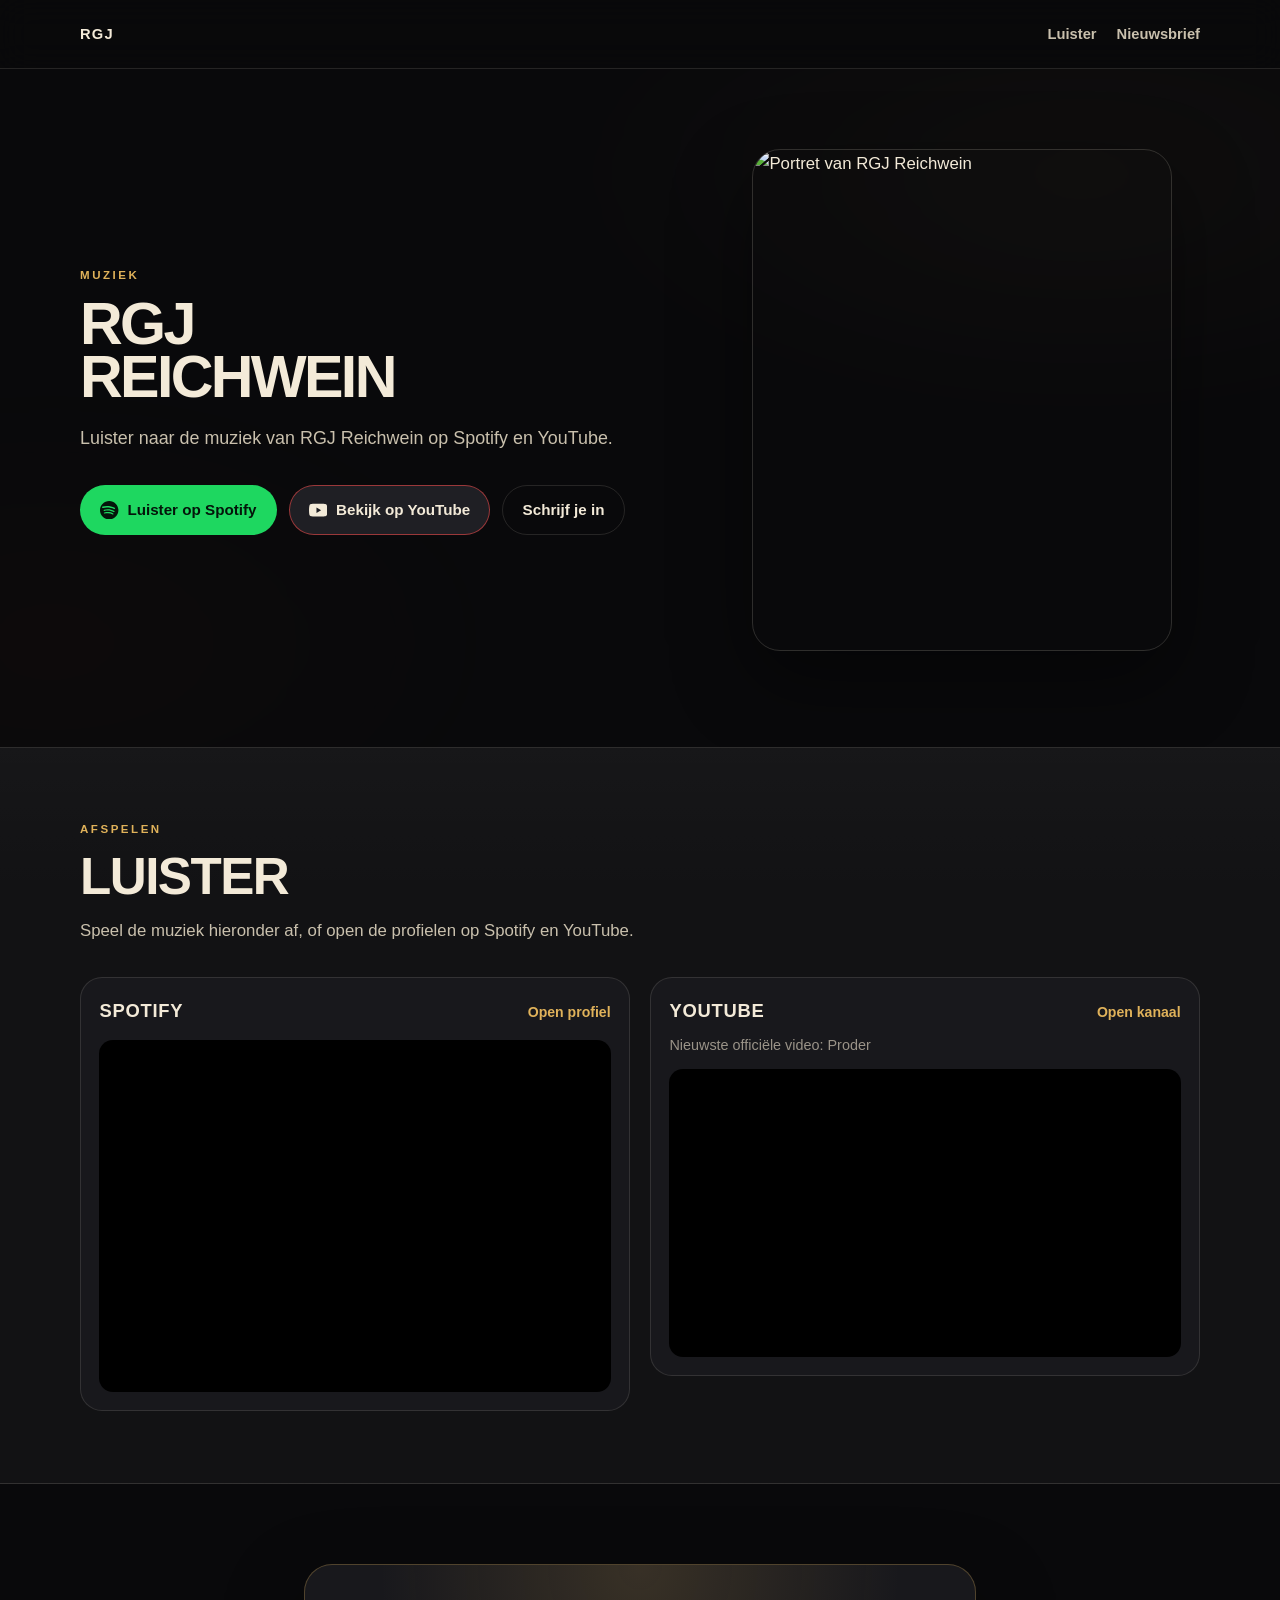
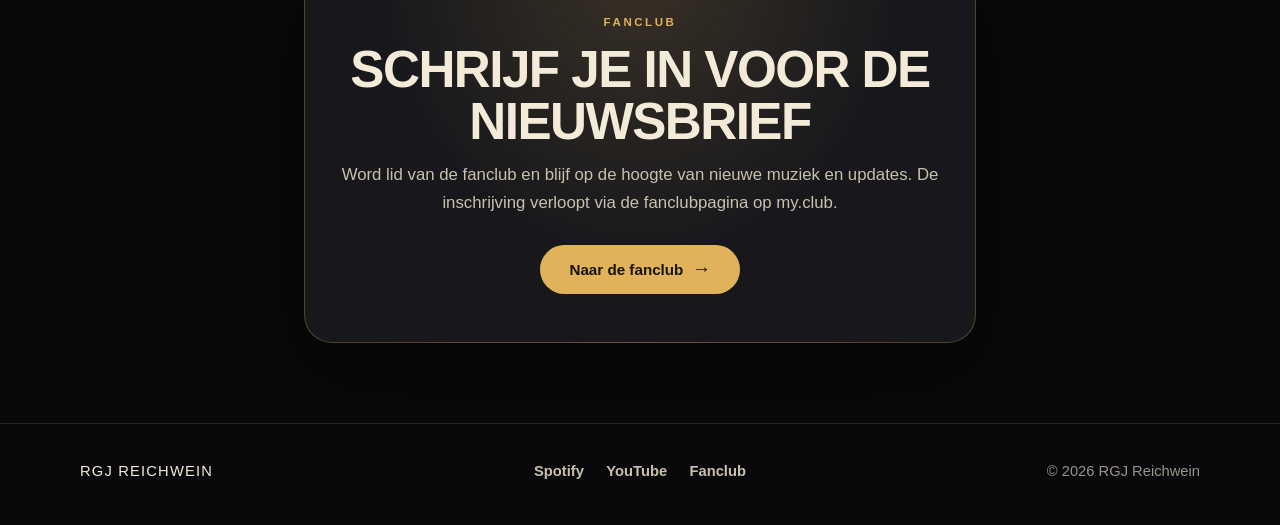
==== index.html @ 752d1301 "Add RGJ Reichwein landing page" ====
<!DOCTYPE html>
<html lang="nl">
<head>
  <meta charset="utf-8">
  <meta name="viewport" content="width=device-width, initial-scale=1">
  <title>RGJ Reichwein</title>
  <meta name="description" content="Luister naar de muziek van RGJ Reichwein op Spotify en YouTube, en schrijf je in voor de nieuwsbrief via de fanclub.">
  <meta name="theme-color" content="#0a0a0c">
  <link rel="icon" type="image/png" sizes="32x32" href="images/favicon-32.png">
  <link rel="icon" type="image/png" sizes="48x48" href="images/favicon.png">
  <link rel="apple-touch-icon" href="images/apple-touch-icon.png">
  <meta property="og:title" content="RGJ Reichwein">
  <meta property="og:description" content="Luister naar de muziek van RGJ Reichwein op Spotify en YouTube, en schrijf je in voor de nieuwsbrief via de fanclub.">
  <meta property="og:image" content="images/artist.jpg">
  <meta property="og:type" content="website">
  <link rel="stylesheet" href="styles.css">
</head>
<body>
  <a class="skip-link" href="#inhoud">Ga naar inhoud</a>

  <header class="site-header">
    <div class="wrap header-inner">
      <a class="logo" href="#top">RGJ</a>
      <nav class="nav" aria-label="Hoofdnavigatie">
        <a href="#luister">Luister</a>
        <a href="#nieuwsbrief">Nieuwsbrief</a>
      </nav>
    </div>
  </header>

  <main id="top">
    <section class="hero" aria-labelledby="artiest-naam">
      <div class="hero-bg" aria-hidden="true"></div>
      <div class="wrap hero-grid">
        <div class="hero-copy">
          <p class="kicker">Muziek</p>
          <h1 id="artiest-naam">RGJ<br>Reichwein</h1>
          <p class="lede">Luister naar de muziek van RGJ Reichwein op Spotify en YouTube.</p>
          <div class="hero-actions">
            <a class="btn btn-spotify" href="https://open.spotify.com/artist/2ghpQO7NisO6MWl7ScVhqW" target="_blank" rel="noopener noreferrer">
              <svg class="icon" viewBox="0 0 24 24" aria-hidden="true"><path fill="currentColor" d="M12 0C5.4 0 0 5.4 0 12s5.4 12 12 12 12-5.4 12-12S18.66 0 12 0zm5.52 17.34c-.24.36-.66.48-1.02.24-2.82-1.74-6.36-2.1-10.56-1.14-.42.12-.78-.18-.9-.54-.12-.42.18-.78.54-.9 4.56-1.02 8.52-.6 11.64 1.32.42.18.48.66.3 1.02zm1.44-3.18c-.3.42-.84.6-1.26.3-3.24-1.98-8.16-2.58-11.94-1.38-.48.12-.96-.12-1.08-.6-.12-.48.12-.96.6-1.08 4.32-1.32 9.72-.66 13.38 1.62.36.18.54.78.3 1.14zM18.12 10.5c-3.9-2.28-10.32-2.52-14.04-1.38-.54.18-1.14-.12-1.32-.66-.18-.54.12-1.14.66-1.32 4.26-1.26 11.28-1.02 15.72 1.62.54.3.72.96.42 1.44-.3.48-.96.66-1.44.3z"/></svg>
              Luister op Spotify
            </a>
            <a class="btn btn-youtube" href="https://www.youtube.com/channel/UC7Hu2FZ2Aiutd3VELVDs6Pg" target="_blank" rel="noopener noreferrer">
              <svg class="icon" viewBox="0 0 24 24" aria-hidden="true"><path fill="currentColor" d="M23.5 6.2a3.02 3.02 0 0 0-2.13-2.14C19.54 3.7 12 3.7 12 3.7s-7.54 0-9.37.36A3.02 3.02 0 0 0 .5 6.2 31.6 31.6 0 0 0 0 12a31.6 31.6 0 0 0 .5 5.8 3.02 3.02 0 0 0 2.13 2.14c1.83.36 9.37.36 9.37.36s7.54 0 9.37-.36a3.02 3.02 0 0 0 2.13-2.14A31.6 31.6 0 0 0 24 12a31.6 31.6 0 0 0-.5-5.8zM9.75 15.57V8.43L15.84 12l-6.09 3.57z"/></svg>
              Bekijk op YouTube
            </a>
            <a class="btn btn-ghost" href="#nieuwsbrief">Schrijf je in</a>
          </div>
        </div>
        <figure class="hero-photo">
          <img src="images/artist.jpg" width="535" height="640" alt="Portret van RGJ Reichwein">
        </figure>
      </div>
    </section>

    <section id="luister" class="section listen">
      <div class="wrap" id="inhoud">
        <header class="section-head">
          <p class="kicker">Afspelen</p>
          <h2>Luister</h2>
          <p class="section-intro">Speel de muziek hieronder af, of open de profielen op Spotify en YouTube.</p>
        </header>

        <div class="players">
          <article class="player-card">
            <div class="player-head">
              <h3>Spotify</h3>
              <a class="text-link" href="https://open.spotify.com/artist/2ghpQO7NisO6MWl7ScVhqW" target="_blank" rel="noopener noreferrer">Open profiel</a>
            </div>
            <div class="embed">
              <iframe
                title="Spotify: RGJ Reichwein"
                src="https://open.spotify.com/embed/artist/2ghpQO7NisO6MWl7ScVhqW?utm_source=generator&amp;theme=0"
                width="100%"
                height="352"
                allow="autoplay; clipboard-write; encrypted-media; fullscreen; picture-in-picture"
                loading="lazy"
                allowfullscreen></iframe>
            </div>
          </article>

          <article class="player-card">
            <div class="player-head">
              <h3>YouTube</h3>
              <a class="text-link" href="https://www.youtube.com/channel/UC7Hu2FZ2Aiutd3VELVDs6Pg" target="_blank" rel="noopener noreferrer">Open kanaal</a>
            </div>
            <p class="embed-caption">Nieuwste officiële video: Proder</p>
            <div class="embed embed-yt">
              <iframe
                title="Proder — RGJ Reichwein"
                src="https://www.youtube.com/embed/44KjSWqQ24o"
                width="100%"
                height="352"
                allow="accelerometer; autoplay; clipboard-write; encrypted-media; gyroscope; picture-in-picture; web-share"
                loading="lazy"
                allowfullscreen></iframe>
            </div>
          </article>
        </div>
      </div>
    </section>

    <section id="nieuwsbrief" class="section newsletter">
      <div class="wrap">
        <div class="newsletter-card">
          <p class="kicker">Fanclub</p>
          <h2>Schrijf je in voor de nieuwsbrief</h2>
          <p>Word lid van de fanclub en blijf op de hoogte van nieuwe muziek en updates. De inschrijving verloopt via de fanclubpagina op my.club.</p>
          <a class="btn btn-gold" href="https://my.club/Raysletje" target="_blank" rel="noopener noreferrer">
            Naar de fanclub
            <span class="btn-arrow" aria-hidden="true">→</span>
          </a>
        </div>
      </div>
    </section>
  </main>

  <footer class="site-footer">
    <div class="wrap footer-inner">
      <p class="footer-name">RGJ Reichwein</p>
      <div class="footer-links">
        <a href="https://open.spotify.com/artist/2ghpQO7NisO6MWl7ScVhqW" target="_blank" rel="noopener noreferrer">Spotify</a>
        <a href="https://www.youtube.com/channel/UC7Hu2FZ2Aiutd3VELVDs6Pg" target="_blank" rel="noopener noreferrer">YouTube</a>
        <a href="https://my.club/Raysletje" target="_blank" rel="noopener noreferrer">Fanclub</a>
      </div>
      <p class="footer-copy">© 2026 RGJ Reichwein</p>
    </div>
  </footer>
</body>
</html>
---- styles.css ----
@font-face {
  font-family: "Manrope";
  font-style: normal;
  font-weight: 400 700;
  font-display: swap;
  src: url("fonts/manrope-latin-ext.woff2") format("woff2");
  unicode-range: U+0100-02BA, U+02BD-02C5, U+02C7-02CC, U+02CE-02D7, U+02DD-02FF, U+0304, U+0308, U+0329, U+1D00-1DBF, U+1E00-1E9F, U+1EF2-1EFF, U+2020, U+20A0-20AB, U+20AD-20C4, U+2113, U+2C60-2C7F, U+A720-A7FF;
}

@font-face {
  font-family: "Manrope";
  font-style: normal;
  font-weight: 400 700;
  font-display: swap;
  src: url("fonts/manrope-latin.woff2") format("woff2");
  unicode-range: U+0000-00FF, U+0131, U+0152-0153, U+02BB-02BC, U+02C6, U+02DA, U+02DC, U+0304, U+0308, U+0329, U+2000-206F, U+20AC, U+2122, U+2191, U+2193, U+2212, U+2215, U+FEFF, U+FFFD;
}

@font-face {
  font-family: "Syne";
  font-style: normal;
  font-weight: 700 800;
  font-display: swap;
  src: url("fonts/syne-latin-ext.woff2") format("woff2");
  unicode-range: U+0100-02BA, U+02BD-02C5, U+02C7-02CC, U+02CE-02D7, U+02DD-02FF, U+0304, U+0308, U+0329, U+1D00-1DBF, U+1E00-1E9F, U+1EF2-1EFF, U+2020, U+20A0-20AB, U+20AD-20C4, U+2113, U+2C60-2C7F, U+A720-A7FF;
}

@font-face {
  font-family: "Syne";
  font-style: normal;
  font-weight: 700 800;
  font-display: swap;
  src: url("fonts/syne-latin.woff2") format("woff2");
  unicode-range: U+0000-00FF, U+0131, U+0152-0153, U+02BB-02BC, U+02C6, U+02DA, U+02DC, U+0304, U+0308, U+0329, U+2000-206F, U+20AC, U+2122, U+2191, U+2193, U+2212, U+2215, U+FEFF, U+FFFD;
}

:root {
  --bg: #09090b;
  --bg-soft: #121214;
  --surface: #18181c;
  --line: rgba(243, 234, 216, 0.12);
  --cream: #f3ead8;
  --cream-dim: #c9c0ad;
  --muted: #9a9388;
  --gold: #e0b25a;
  --gold-deep: #c8943a;
  --spotify: #1ed760;
  --spotify-ink: #04150a;
  --youtube: #ff4d4d;
  --shadow: 0 30px 80px rgba(0, 0, 0, 0.45);
  --radius: 22px;
  --font-sans: "Manrope", "Segoe UI", sans-serif;
  --font-display: "Syne", "Trebuchet MS", sans-serif;
}

*,
*::before,
*::after {
  box-sizing: border-box;
}

html {
  scroll-behavior: smooth;
}

body {
  margin: 0;
  font-family: var(--font-sans);
  font-size: 1.05rem;
  line-height: 1.65;
  color: var(--cream);
  background: var(--bg);
  -webkit-font-smoothing: antialiased;
}

img {
  max-width: 100%;
  height: auto;
  display: block;
}

a {
  color: inherit;
}

.skip-link {
  position: absolute;
  left: 1rem;
  top: -4rem;
  z-index: 100;
  background: var(--gold);
  color: #1a1408;
  padding: 0.6rem 1rem;
  border-radius: 999px;
  font-weight: 700;
  text-decoration: none;
}

.skip-link:focus {
  top: 1rem;
}

.wrap {
  width: min(1120px, calc(100% - 2rem));
  margin-inline: auto;
}

.site-header {
  position: sticky;
  top: 0;
  z-index: 40;
  background: rgba(9, 9, 11, 0.78);
  backdrop-filter: blur(16px);
  border-bottom: 1px solid var(--line);
}

.header-inner {
  display: flex;
  align-items: center;
  justify-content: space-between;
  min-height: 4.25rem;
  gap: 1rem;
}

.logo {
  font-family: var(--font-display);
  font-weight: 800;
  letter-spacing: 0.08em;
  text-transform: uppercase;
  font-size: 0.92rem;
  text-decoration: none;
  color: var(--cream);
}

.nav {
  display: flex;
  gap: 1.25rem;
}

.nav a {
  text-decoration: none;
  color: var(--cream-dim);
  font-size: 0.92rem;
  font-weight: 600;
}

.nav a:hover,
.nav a:focus-visible {
  color: var(--gold);
}

.hero {
  position: relative;
  isolation: isolate;
  padding: 3.5rem 0 4.5rem;
  overflow: hidden;
}

.hero-bg {
  position: absolute;
  inset: 0;
  z-index: -1;
  background:
    radial-gradient(ellipse 70% 60% at 80% 20%, rgba(224, 178, 90, 0.16), transparent 55%),
    radial-gradient(ellipse 50% 50% at 10% 80%, rgba(80, 40, 20, 0.35), transparent 60%),
    url("images/artist.jpg") right center / cover no-repeat;
  filter: blur(40px) saturate(0.85);
  opacity: 0.22;
  transform: scale(1.15);
}

.hero-grid {
  display: grid;
  gap: 2.5rem;
  align-items: center;
}

.kicker {
  margin: 0 0 0.75rem;
  color: var(--gold);
  letter-spacing: 0.22em;
  text-transform: uppercase;
  font-size: 0.72rem;
  font-weight: 700;
}

.hero-copy {
  min-width: 0;
  container-type: inline-size;
}

.hero-copy h1 {
  margin: 0;
  font-family: var(--font-display);
  font-weight: 800;
  font-size: min(3.7rem, calc(100cqw / 9.6));
  line-height: 0.9;
  letter-spacing: -0.045em;
  text-transform: uppercase;
}

.lede {
  margin: 1.25rem 0 0;
  max-width: 34rem;
  color: var(--cream-dim);
  font-size: 1.12rem;
}

.hero-actions {
  display: flex;
  flex-wrap: wrap;
  gap: 0.75rem;
  margin-top: 2rem;
}

.btn {
  display: inline-flex;
  align-items: center;
  justify-content: center;
  gap: 0.55rem;
  min-height: 3rem;
  padding: 0.7rem 1.2rem;
  border-radius: 999px;
  text-decoration: none;
  font-weight: 700;
  font-size: 0.95rem;
  border: 1px solid transparent;
  transition: transform 0.15s ease, background 0.15s ease, border-color 0.15s ease;
}

.btn:hover {
  transform: translateY(-1px);
}

.btn:focus-visible {
  outline: 2px solid var(--gold);
  outline-offset: 3px;
}

.icon {
  width: 1.15rem;
  height: 1.15rem;
  flex: 0 0 auto;
}

.btn-spotify {
  background: var(--spotify);
  color: var(--spotify-ink);
}

.btn-spotify:hover {
  background: #3be574;
}

.btn-youtube {
  background: #1f1f24;
  color: var(--cream);
  border-color: rgba(255, 77, 77, 0.55);
}

.btn-youtube:hover {
  border-color: var(--youtube);
  background: #27272c;
}

.btn-ghost {
  background: transparent;
  color: var(--cream);
  border-color: var(--line);
}

.btn-ghost:hover {
  border-color: var(--gold);
  color: var(--gold);
}

.btn-gold {
  background: var(--gold);
  color: #1a1408;
}

.btn-gold:hover {
  background: #ecc37a;
}

.btn-arrow {
  font-size: 1.15rem;
  line-height: 1;
}

.hero-photo {
  margin: 0;
  justify-self: center;
  width: min(100%, 420px);
}

.hero-photo img {
  width: 100%;
  border-radius: 28px;
  box-shadow: var(--shadow);
  border: 1px solid rgba(243, 234, 216, 0.16);
  object-fit: cover;
  aspect-ratio: 535 / 640;
}

.section {
  padding: 4.5rem 0;
}

.section-head {
  margin-bottom: 2rem;
  max-width: 38rem;
}

.section-head h2,
.newsletter-card h2 {
  margin: 0;
  font-family: var(--font-display);
  font-size: clamp(2rem, 5vw, 3.2rem);
  line-height: 1;
  letter-spacing: -0.03em;
  text-transform: uppercase;
}

.section-intro,
.newsletter-card p:not(.kicker) {
  margin: 0.9rem 0 0;
  color: var(--cream-dim);
}

.listen {
  background:
    linear-gradient(180deg, rgba(255,255,255,0.02), transparent 20%),
    var(--bg-soft);
  border-block: 1px solid var(--line);
}

.players {
  display: grid;
  gap: 1.25rem;
}

.player-card {
  background: var(--surface);
  border: 1px solid var(--line);
  border-radius: var(--radius);
  padding: 1.15rem;
}

.player-head {
  display: flex;
  align-items: baseline;
  justify-content: space-between;
  gap: 1rem;
  margin-bottom: 0.85rem;
}

.player-head h3 {
  margin: 0;
  font-family: var(--font-display);
  font-size: 1.15rem;
  letter-spacing: 0.04em;
  text-transform: uppercase;
}

.text-link {
  color: var(--gold);
  font-size: 0.88rem;
  font-weight: 600;
  text-decoration: none;
}

.text-link:hover,
.text-link:focus-visible {
  text-decoration: underline;
}

.embed-caption {
  margin: -0.35rem 0 0.7rem;
  color: var(--muted);
  font-size: 0.9rem;
}

.embed {
  overflow: hidden;
  border-radius: 14px;
  background: #000;
}

.embed iframe {
  display: block;
  width: 100%;
  border: 0;
}

.embed-yt {
  aspect-ratio: 16 / 9;
}

.embed-yt iframe {
  height: 100%;
  min-height: 220px;
}

.newsletter {
  padding-block: 5rem;
}

.newsletter-card {
  text-align: center;
  max-width: 42rem;
  margin: 0 auto;
  padding: 3rem 1.5rem;
  background:
    radial-gradient(ellipse at top, rgba(224, 178, 90, 0.16), transparent 55%),
    var(--surface);
  border: 1px solid rgba(224, 178, 90, 0.28);
  border-radius: 28px;
  box-shadow: var(--shadow);
}

.newsletter-card .btn {
  margin-top: 1.75rem;
  min-width: 12.5rem;
}

.site-footer {
  border-top: 1px solid var(--line);
  padding: 2.2rem 0 2.6rem;
  color: var(--muted);
  font-size: 0.92rem;
}

.footer-inner {
  display: grid;
  gap: 0.85rem;
  justify-items: center;
  text-align: center;
}

.footer-name {
  margin: 0;
  font-family: var(--font-display);
  color: var(--cream);
  letter-spacing: 0.08em;
  text-transform: uppercase;
}

.footer-links {
  display: flex;
  flex-wrap: wrap;
  justify-content: center;
  gap: 1rem 1.4rem;
}

.footer-links a {
  color: var(--cream-dim);
  text-decoration: none;
  font-weight: 600;
}

.footer-links a:hover,
.footer-links a:focus-visible {
  color: var(--gold);
}

.footer-copy {
  margin: 0;
}

@media (min-width: 840px) {
  .hero {
    padding: 5rem 0 6rem;
  }

  .hero-grid {
    grid-template-columns: 1.1fr 0.9fr;
    gap: 4rem;
  }

  .players {
    grid-template-columns: 1fr 1fr;
    align-items: start;
  }

  .footer-inner {
    grid-template-columns: 1fr auto 1fr;
    align-items: center;
    justify-items: start;
    text-align: left;
  }

  .footer-links {
    justify-self: center;
  }

  .footer-copy {
    justify-self: end;
  }
}

@media (max-width: 480px) {
  .logo {
    font-size: 0.82rem;
    letter-spacing: 0.12em;
  }

  .nav {
    gap: 0.85rem;
  }

  .nav a {
    font-size: 0.85rem;
  }

  .hero-actions {
    flex-direction: column;
  }

  .hero-actions .btn {
    width: 100%;
  }

  .newsletter-card {
    padding: 2.2rem 1.1rem;
  }
}
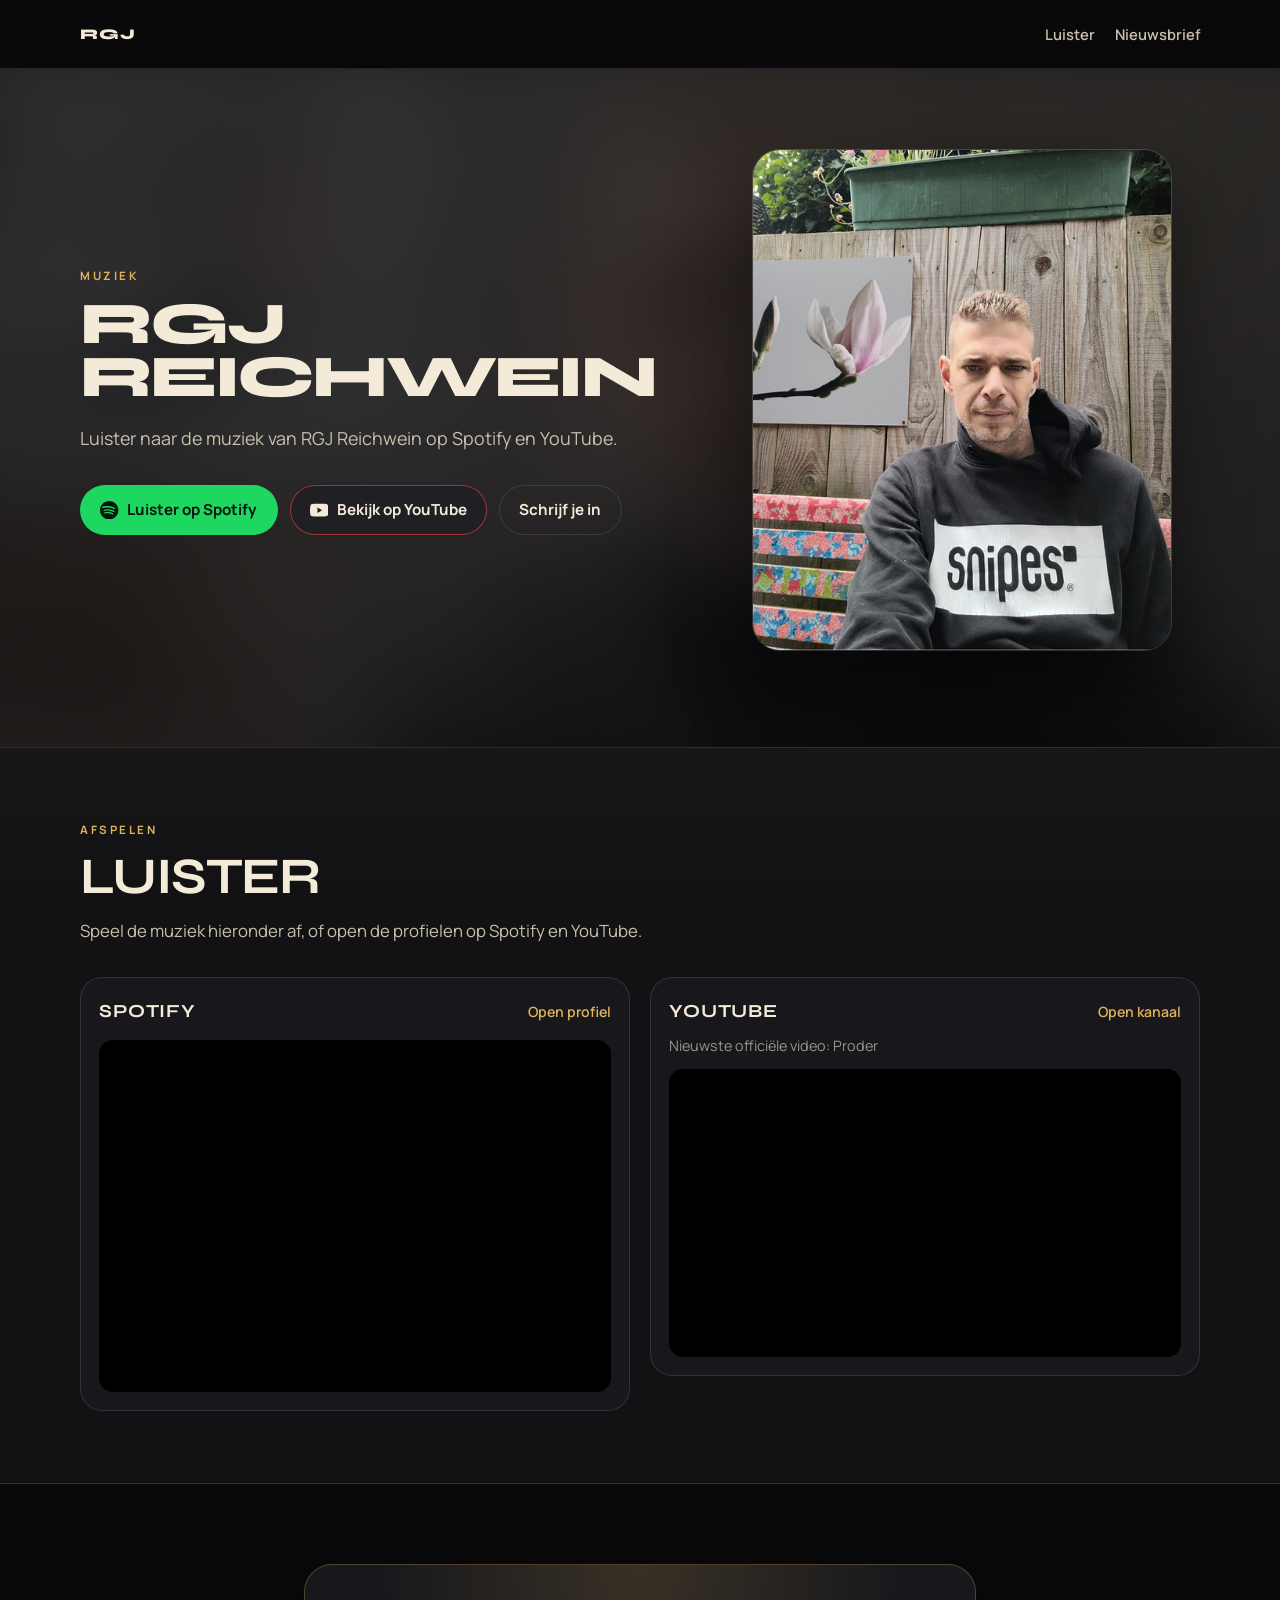
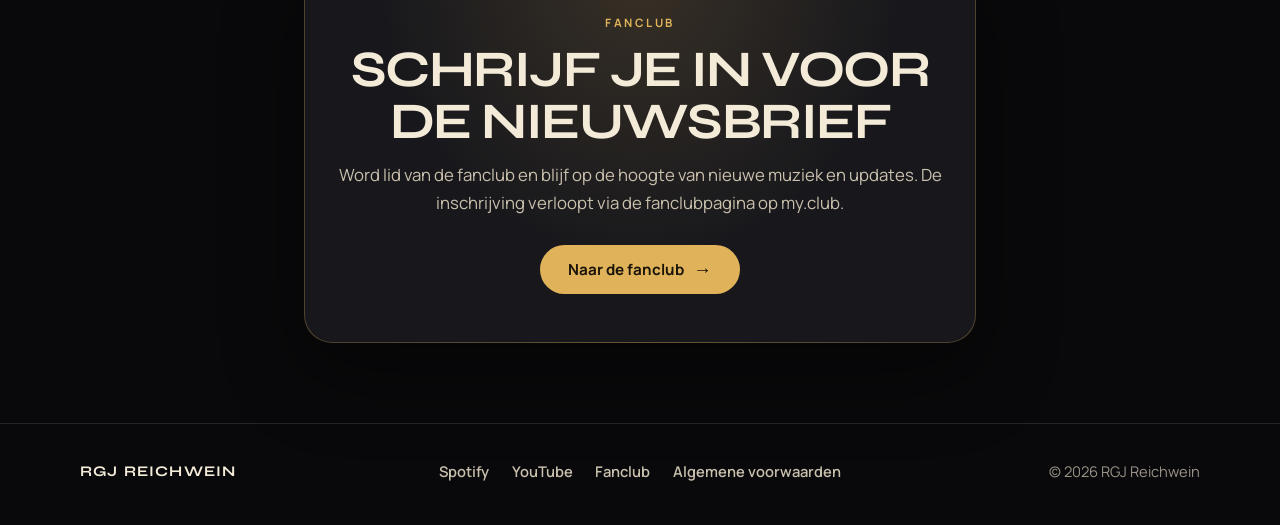
==== commit 23d0fa01: "Add Algemene voorwaarden page and footer link" ====
--- a/index.html
+++ b/index.html
@@ -123,6 +123,7 @@
         <a href="https://open.spotify.com/artist/2ghpQO7NisO6MWl7ScVhqW" target="_blank" rel="noopener noreferrer">Spotify</a>
         <a href="https://www.youtube.com/channel/UC7Hu2FZ2Aiutd3VELVDs6Pg" target="_blank" rel="noopener noreferrer">YouTube</a>
         <a href="https://my.club/Raysletje" target="_blank" rel="noopener noreferrer">Fanclub</a>
+        <a href="voorwaarden.html">Algemene voorwaarden</a>
       </div>
       <p class="footer-copy">© 2026 RGJ Reichwein</p>
     </div>
--- a/styles.css
+++ b/styles.css
@@ -468,6 +468,68 @@
   margin: 0;
 }
 
+
+.legal {
+  padding: 4.5rem 0 5.5rem;
+}
+
+.legal-header {
+  margin-bottom: 2.4rem;
+  max-width: 42rem;
+}
+
+.legal-header h1 {
+  margin: 0;
+  font-family: var(--font-display);
+  font-size: clamp(2rem, 5vw, 3.2rem);
+  line-height: 1;
+  letter-spacing: -0.03em;
+  text-transform: uppercase;
+}
+
+.legal-meta {
+  margin: 1rem 0 0;
+  color: var(--muted);
+  font-size: 0.92rem;
+}
+
+.legal-article {
+  max-width: 42rem;
+}
+
+.legal-article h2 {
+  margin: 2.2rem 0 0.7rem;
+  font-family: var(--font-display);
+  font-size: 1.15rem;
+  letter-spacing: 0.04em;
+  text-transform: uppercase;
+  color: var(--cream);
+}
+
+.legal-article p,
+.legal-article li {
+  color: var(--cream-dim);
+}
+
+.legal-article p {
+  margin: 0 0 0.85rem;
+}
+
+.legal-article ul {
+  margin: 0 0 0.85rem;
+  padding-left: 1.2rem;
+}
+
+.legal-article li + li {
+  margin-top: 0.35rem;
+}
+
+.legal-note {
+  margin-top: 2.4rem;
+  padding-top: 1.4rem;
+  border-top: 1px solid var(--line);
+}
+
 @media (min-width: 840px) {
   .hero {
     padding: 5rem 0 6rem;
